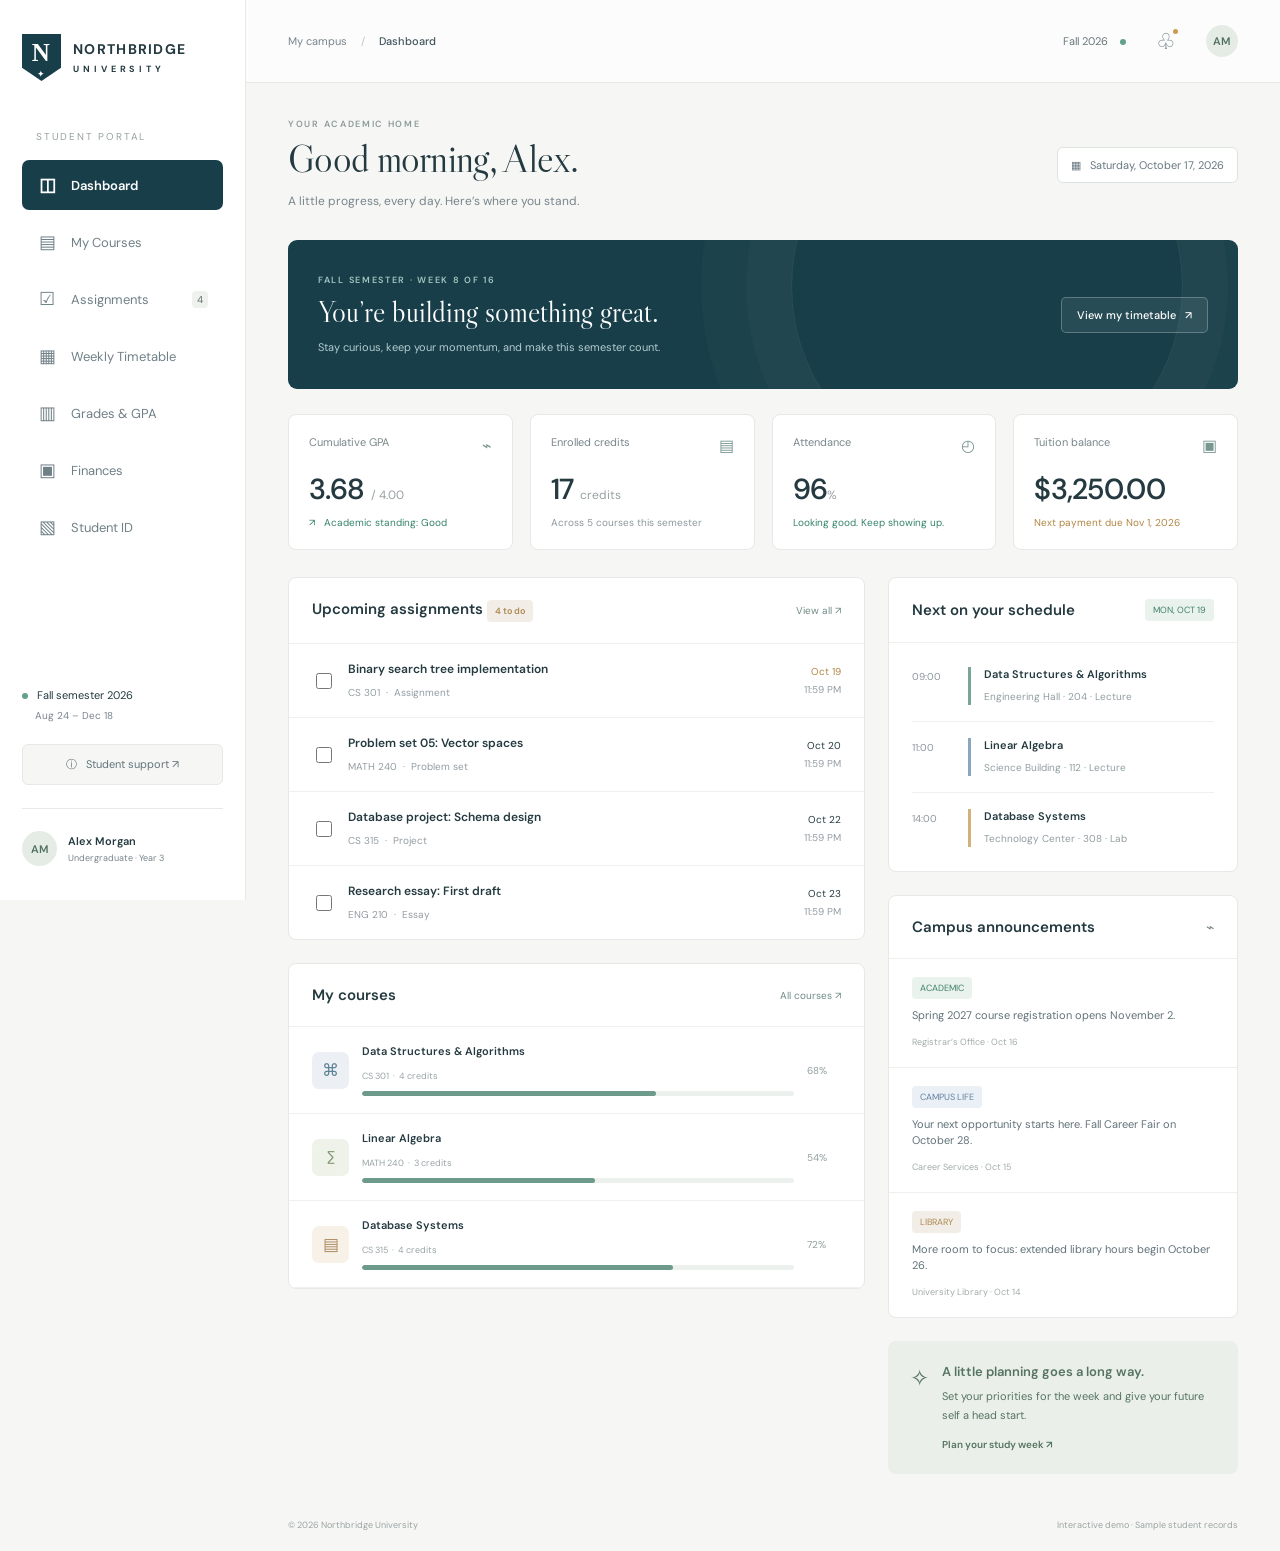
==== index.html @ cb1fd6d8 "Add interactive university student portal" ====
<!doctype html>
<html lang="en"><head><meta charset="UTF-8"><meta name="viewport" content="width=device-width,initial-scale=1"><meta name="theme-color" content="#183c46"><meta name="description" content="Your campus, connected. A complete interactive university student portal."><title>Northbridge • Student Portal</title><link rel="stylesheet" href="style.css"></head>
<body><aside id="sidebar"><a class="brand" href="#dashboard"><span class="crest">N<span>✦</span></span><span>NORTHBRIDGE<small>UNIVERSITY</small></span></a><div class="portal-label">STUDENT PORTAL</div><nav id="nav"></nav><div class="side-bottom"><span class="status-dot"></span> Fall semester 2026<small>Aug 24 – Dec 18</small><button class="help" id="help">ⓘ &nbsp; Student support ↗</button><div class="side-user"><span class="avatar">AM</span><div>Alex Morgan<small>Undergraduate · Year 3</small></div></div></div></aside><div class="main-shell"><header><div class="breadcrumb"><button id="menu" aria-label="Toggle navigation">☰</button>My campus <span>/</span> <b id="crumb">Dashboard</b></div><div class="top-actions"><span class="term">Fall 2026 <span class="status-dot"></span></span><button class="bell" id="bell" aria-label="View announcements">♧<i></i></button><span class="avatar small">AM</span></div></header><main id="app"></main><footer><span>© 2026 Northbridge University</span><span>Interactive demo · Sample student records</span></footer></div><dialog id="modal"><div id="modal-body"></div></dialog><div id="toast" role="status"></div><script src="app.js"></script></body></html>
---- style.css ----
@import url('https://fonts.googleapis.com/css2?family=DM+Sans:wght@400;450;500;550;600;650;700&family=Libre+Caslon+Display&display=swap');
:root{--ink:#243a40;--muted:#78848b;--teal:#183f49;--line:#e5e9e8;--bg:#f6f7f5;--green:#35836b;--gold:#cc9a4f}*{box-sizing:border-box}body{margin:0;color:var(--ink);background:var(--bg);font:14px 'DM Sans',Arial,sans-serif}button,input,select{font:inherit}button,a{ -webkit-tap-highlight-color:transparent}button{cursor:pointer}a{color:inherit;text-decoration:none}aside{width:246px;position:fixed;inset:0 auto 0 0;background:#fff;border-right:1px solid var(--line);display:flex;flex-direction:column;padding:34px 22px;z-index:20}.brand{display:flex;gap:12px;align-items:center;font-size:14px;letter-spacing:1.3px;font-weight:700}.brand small{display:block;font-size:9px;letter-spacing:3.9px;margin-top:5px}.crest{background:var(--teal);color:#fff;clip-path:polygon(0 0,100% 0,100% 72%,50% 100%,0 72%);width:39px;height:47px;display:grid;text-align:center;padding-top:5px;font:bold 25px Georgia}.crest span{font:9px Arial;display:block}.portal-label{font-size:10px;letter-spacing:1.8px;color:#99a1a3;margin:49px 14px 17px}nav{display:grid;gap:7px}.nav-item{padding:13px 15px;border-radius:7px;display:flex;align-items:center;gap:14px;font-size:13px;color:#708087}.nav-item .icon{font-size:18px;width:20px;text-align:center}.nav-item.active{background:var(--teal);color:#fff;font-weight:600}.nav-item:hover:not(.active){background:#f1f5f3}.nav-item .count{margin-left:auto;border-radius:4px;background:#eef1ee;font-size:10px;padding:2px 5px;color:#61716c}.side-bottom{margin-top:auto;padding-top:30px;font-size:11px}.status-dot{display:inline-block;width:6px;height:6px;border-radius:50%;background:#62a18b;margin-right:6px}.side-bottom>small{display:block;color:var(--muted);margin:7px 0 22px 13px;font-size:10px}.help{background:#f6f7f5;border:1px solid var(--line);padding:12px;border-radius:6px;color:#61737b;width:100%;font-size:11px}.side-user{border-top:1px solid var(--line);padding-top:22px;margin-top:23px;display:flex;gap:11px;align-items:center;font-weight:600}.side-user small{display:block;font-size:9px;color:var(--muted);font-weight:400;margin-top:4px}.avatar{display:inline-grid;place-items:center;width:35px;height:35px;border-radius:50%;background:#e5ece6;color:#527260;font-size:11px;font-weight:600}.avatar.small{width:32px;height:32px}.main-shell{margin-left:246px}header{height:83px;border-bottom:1px solid var(--line);background:#ffffffb0;display:flex;align-items:center;justify-content:space-between;padding:0 42px}.breadcrumb{font-size:11px;color:var(--muted);display:flex;gap:14px;align-items:center}.breadcrumb b{color:#42555d;font-weight:500}.breadcrumb span{color:#c1c6c8}.top-actions{display:flex;align-items:center;gap:24px}.term{font-size:11px;color:#68767b}.term .status-dot{margin:0 0 0 9px}.bell{background:none;border:0;font-size:22px;color:#708087;position:relative}.bell i{position:absolute;width:5px;height:5px;background:var(--gold);border-radius:50%;top:3px;right:4px}#menu{display:none}main{max-width:1500px;margin:auto;padding:35px 42px 25px}h1{font-family:'Libre Caslon Display',Georgia,serif;font-weight:400;font-size:39px;letter-spacing:-.7px;margin:4px 0 9px}h2{font-size:15px;font-weight:600;margin:0}h3{font-size:13px;font-weight:600;margin:0 0 7px}p{line-height:1.7}.page-heading{display:flex;justify-content:space-between;align-items:center;margin-bottom:29px}.eyebrow{font-size:9px;letter-spacing:1.7px;color:#8d9a9c;font-weight:600}.subtext{color:var(--muted);font-size:12px;margin:0}.date-chip{padding:10px 13px;border:1px solid #dde3e0;border-radius:6px;font-size:11px;background:#fff;color:#687980}.welcome{background:var(--teal);color:white;border-radius:9px;position:relative;overflow:hidden;padding:28px 30px;display:flex;align-items:center;justify-content:space-between;margin-bottom:25px;min-height:149px}.welcome:after{content:'';position:absolute;right:55px;top:-150px;width:390px;height:390px;border:1px solid #ffffff13;border-radius:50%;box-shadow:0 0 0 45px #ffffff06,0 0 0 90px #ffffff04;pointer-events:none}.welcome h2{font:29px 'Libre Caslon Display',Georgia;margin:8px 0}.welcome p{font-size:11px;color:#b5cbd0;margin:0}.welcome .eyebrow{color:#a1c5bf}.welcome button{z-index:1;background:#ffffff12;color:#fff;border:1px solid #ffffff40}.btn{border:1px solid var(--line);border-radius:5px;padding:10px 15px;background:white;color:var(--ink);font-size:11px;font-weight:500;display:inline-flex;align-items:center;gap:9px}.btn.primary{color:#fff;background:var(--teal);border-color:var(--teal)}.btn:hover{filter:brightness(.94)}.stats{display:grid;grid-template-columns:repeat(4,1fr);gap:17px;margin-bottom:27px}.stat{border:1px solid var(--line);border-radius:8px;background:white;padding:20px}.stat-top{display:flex;justify-content:space-between;color:#78878a;font-size:11px}.stat-icon{font-size:16px;color:#789790}.stat-value{font-size:29px;letter-spacing:-.7px;font-weight:550;margin:14px 0 8px}.stat-value small{font-size:12px;font-weight:400;color:#98a1a3;letter-spacing:0}.stat-note{font-size:10px;color:#8d989e}.good{color:var(--green)}.amber{color:#b18543}.dashboard-grid{display:grid;grid-template-columns:minmax(0,1.65fr) minmax(270px,1fr);gap:23px}.card{background:white;border:1px solid var(--line);border-radius:8px;overflow:hidden;margin-bottom:23px}.card-head{display:flex;align-items:center;justify-content:space-between;padding:21px 23px;border-bottom:1px solid #edf0ed}.card-head .text-link{font-size:10px;color:#6f8c85}.badge{font-size:9px;padding:5px 8px;border-radius:4px;background:#f2eee7;color:#ad8850;display:inline-block}.badge.green{background:#e9f2ed;color:#408267}.badge.blue{background:#eaf0f6;color:#6281a1}.badge.red{background:#faedeb;color:#b86d64}.task-row{display:flex;gap:13px;align-items:center;padding:17px 23px;border-bottom:1px solid #eff1ef}.task-row:last-child{border-bottom:0}.task-row input{accent-color:var(--teal);width:16px;height:16px;flex-shrink:0;cursor:pointer}.task-row .task-info{flex:1;min-width:0}.task-row h3{font-size:12px;margin-bottom:5px}.task-row small{font-size:10px;color:#939da3}.task-row.done h3{text-decoration:line-through;color:#94a09d}.due{font-size:10px;text-align:right;min-width:65px}.due small{display:block;margin-top:5px}.progress{height:5px;background:#edf1ee;border-radius:5px;overflow:hidden}.progress span{display:block;height:100%;background:#6e9a8c;border-radius:5px}.course-mini{padding:17px 23px;display:grid;grid-template-columns:37px 1fr 34px;gap:13px;align-items:center;border-bottom:1px solid #eff1ef}.course-icon{width:37px;height:37px;display:grid;place-items:center;border-radius:7px;color:#5c8196;background:#ecf0f5;font-size:17px}.course-icon.sage{color:#7e9671;background:#eff2e9}.course-icon.sand{color:#ab8a60;background:#f7f1e7}.course-mini h3{font-size:11px;margin-bottom:7px}.course-mini small{color:#9aa4a6;font-size:9px}.course-mini .progress{margin-top:8px}.course-mini .percent{font-size:10px;color:#929f9f}.schedule-body{padding:8px 23px}.schedule-row{display:flex;gap:16px;padding:16px 0;border-bottom:1px solid #edf0ed}.schedule-row:last-child{border:0}.schedule-time{font-size:10px;color:#8b969b;width:40px;padding-top:3px}.schedule-info{padding-left:13px;border-left:3px solid #78a594}.schedule-info h3{font-size:11px}.schedule-info p{margin:0;color:#919da0;font-size:10px}.schedule-info.blue{border-color:#8aa6c0}.schedule-info.gold{border-color:#d2b27c}.notice{padding:18px 23px;border-bottom:1px solid #edf0ed}.notice:last-child{border:0}.notice p{font-size:11px;margin:8px 0 7px;color:#617279;line-height:1.5}.notice small{color:#a2abaa;font-size:9px}.study-callout{background:#eaf0e9;padding:22px;border-radius:8px;display:flex;gap:13px;color:#567361}.study-callout p{font-size:11px;margin:7px 0 10px;line-height:1.7}.study-callout .text-link{font-size:10px;font-weight:600}footer{display:flex;justify-content:space-between;max-width:1500px;margin:auto;padding:20px 42px;color:#9aa3a3;font-size:9px}.course-grid{display:grid;grid-template-columns:repeat(2,minmax(0,1fr));gap:23px}.course-card{padding:25px}.course-card h2{font-size:20px;margin:18px 0 7px}.course-meta{color:var(--muted);font-size:11px;line-height:1.8;margin:15px 0}.course-card .progress{margin:10px 0 20px}.toolbar{display:flex;gap:9px;margin-bottom:20px;flex-wrap:wrap}.filter{border:1px solid var(--line);background:#fff;padding:8px 16px;border-radius:5px;font-size:11px;color:#78898b}.filter.active{background:var(--teal);color:white}.empty{padding:45px;text-align:center;color:var(--muted)}table{border-collapse:collapse;width:100%;font-size:12px}th,td{text-align:left;padding:17px 22px;border-bottom:1px solid var(--line)}th{font-size:10px;letter-spacing:.5px;color:#8b969c;background:#fafbf9;font-weight:500}.table-wrap{overflow:auto}td select{border:1px solid var(--line);border-radius:5px;padding:7px;background:#fff;color:var(--ink)}.two-col{display:grid;grid-template-columns:1.5fr 1fr;gap:24px}.padded{padding:25px}.big-number{font-size:55px;letter-spacing:-2px;margin:15px 0}.sim-result{background:#eff4f0;border:1px solid #dae5dc;border-radius:8px;padding:24px;text-align:center;margin-top:20px}.week{display:grid;grid-template-columns:repeat(5,minmax(150px,1fr));gap:12px;min-width:830px}.day{padding:15px;background:#fff;border:1px solid var(--line);border-radius:7px;min-height:360px}.day-title{font-size:12px;border-bottom:1px solid var(--line);padding-bottom:15px;margin-bottom:15px}.class-block{background:#edf3ef;border-left:3px solid #729d8a;padding:13px 10px;border-radius:4px;margin:12px 0}.class-block h3{font-size:11px;margin-top:8px;line-height:1.6}.class-block small{font-size:9px;color:#7f9590}.class-block.blue{background:#edf2f7;border-color:#819db8}.class-block.gold{background:#f7f2e8;border-color:#c4a36b}.student-id{background:var(--teal);color:#fff;border-radius:15px;max-width:480px;padding:30px;position:relative;overflow:hidden;box-shadow:0 15px 40px #183f491a}.student-id .brand{font-size:12px}.id-person{display:flex;gap:22px;align-items:center;margin:30px 0}.portrait{width:85px;height:100px;background:#d9e3df;color:#5c7c70;display:grid;place-items:center;font:35px Georgia;border-radius:7px}.id-person h2{font:30px Georgia}.id-person small{color:#aec7c8;display:block;margin-top:8px}.id-bottom{display:flex;justify-content:space-between;align-items:end;font-size:10px;color:#b4cbcc}.qr{width:92px;height:92px;background:white;display:grid;grid-template-columns:repeat(17,1fr);padding:6px;gap:0}.qr i{background:var(--teal)}.qr i.off{background:#fff}.id-controls{display:flex;gap:10px;margin:22px 0}.form-grid{display:grid;gap:16px}.form-grid label{display:grid;gap:8px;font-size:12px}.form-grid input,.form-grid select{padding:11px;border:1px solid #d8e0dd;border-radius:6px;width:100%;background:white;color:var(--ink)}dialog{border:1px solid var(--line);border-radius:12px;padding:27px;width:min(460px,90vw);color:var(--ink)}dialog::backdrop{background:#15323e70;backdrop-filter:blur(4px)}dialog h2{font:29px Georgia;margin-bottom:12px}.modal-top{display:flex;justify-content:space-between;align-items:start}.close{border:0;background:#f0f3f0;border-radius:50%;width:27px;height:27px}.form-actions{display:flex;justify-content:end;gap:10px;margin-top:8px}#toast{position:fixed;bottom:25px;left:50%;transform:translateX(-50%);background:var(--teal);color:#fff;border-radius:7px;padding:13px 22px;box-shadow:0 5px 20px #0002;z-index:100;opacity:0;pointer-events:none;transition:opacity .2s;font-size:12px}#toast.show{opacity:1}.balance-banner{display:flex;justify-content:space-between;align-items:center}.muted{color:var(--muted)}.mobile-only{display:none}button:focus-visible,a:focus-visible,input:focus-visible,select:focus-visible{outline:3px solid #b79a62;outline-offset:3px}
@media(min-width:1550px){main{padding-top:43px}.welcome{min-height:175px}.stats{margin-bottom:30px}.task-row{padding-top:21px;padding-bottom:21px}}@media(max-width:1150px){aside{width:210px;padding:30px 15px}.main-shell{margin-left:210px}main{padding:30px 25px}header{padding:0 25px}.stats{gap:10px}.stat{padding:16px}.dashboard-grid{grid-template-columns:1.4fr 1fr;gap:16px}.two-col{grid-template-columns:1fr}}@media(max-width:850px){aside{transform:translateX(-100%);transition:transform .2s;width:246px;box-shadow:10px 0 30px #0001}aside.open{transform:translateX(0)}.main-shell{margin-left:0}#menu{display:block;background:none;border:0;color:var(--teal);padding:0 10px 0 0;font-size:19px}header{height:68px}.dashboard-grid{grid-template-columns:1fr}.stats{grid-template-columns:repeat(2,1fr)}.welcome{padding:24px}.welcome button{white-space:nowrap}.course-grid{grid-template-columns:1fr}.page-heading{gap:15px}.date-chip{display:none}footer{padding:20px 25px}.two-col{grid-template-columns:1fr}}@media(max-width:480px){main{padding:25px 16px}header{padding:0 16px}.top-actions{gap:12px}.term{display:none}h1{font-size:34px}.welcome{display:block}.welcome button{margin-top:18px}.welcome h2{font-size:26px}.stat-value{font-size:26px}.card-head,.task-row{padding-left:17px;padding-right:17px}.due{min-width:55px}.course-grid{gap:0}.page-heading .btn{padding:10px}.student-id{padding:21px}.id-person h2{font-size:23px}footer{gap:20px;font-size:8px}}
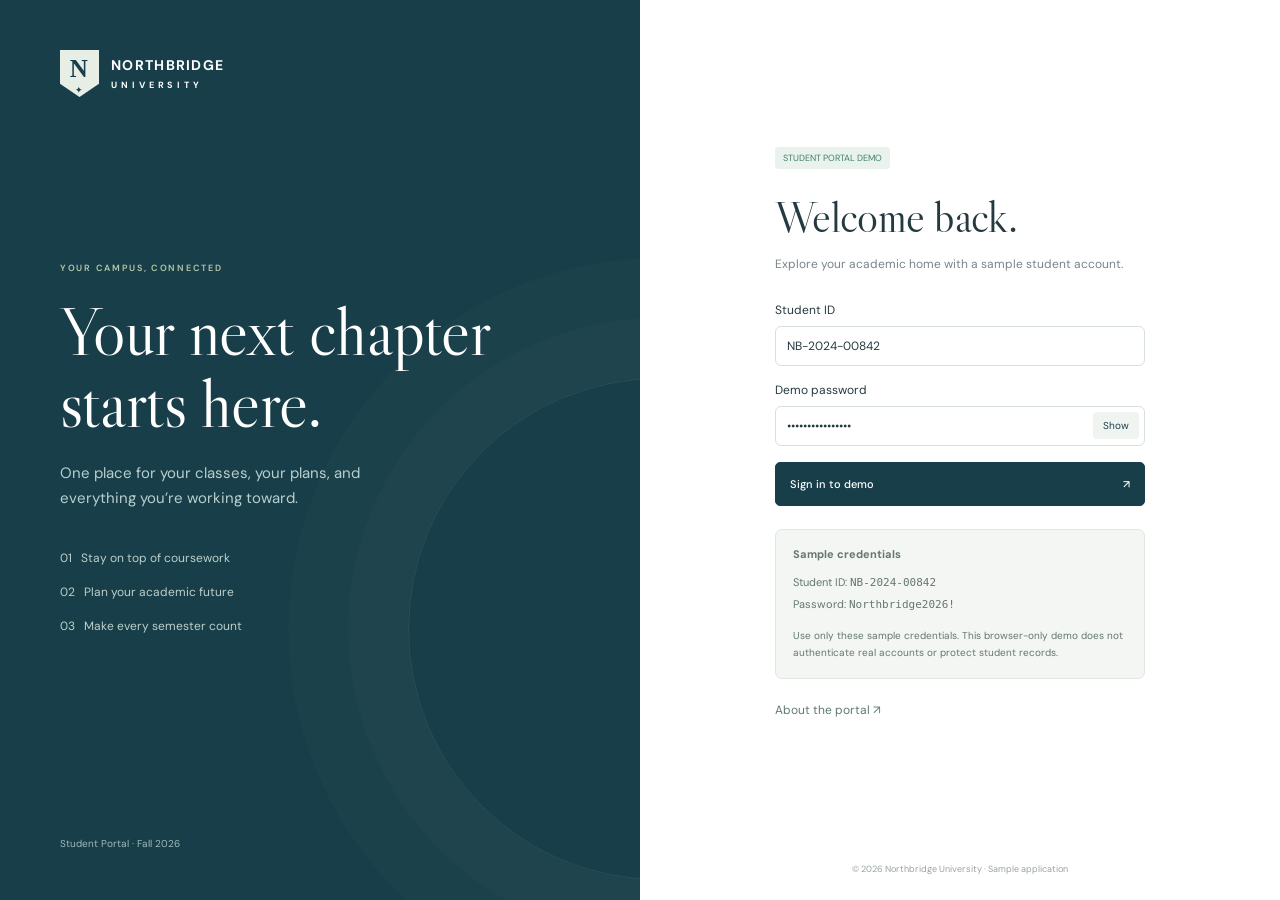
==== commit a0b28092: "Add About page and demo student login Add public and in-portal About pages, sample credential valida" ====
--- a/index.html
+++ b/index.html
@@ -1,3 +1,3 @@
 <!doctype html>
-<html lang="en"><head><meta charset="UTF-8"><meta name="viewport" content="width=device-width,initial-scale=1"><meta name="theme-color" content="#183c46"><meta name="description" content="Your campus, connected. A complete interactive university student portal."><title>Northbridge • Student Portal</title><link rel="stylesheet" href="style.css"></head>
-<body><aside id="sidebar"><a class="brand" href="#dashboard"><span class="crest">N<span>✦</span></span><span>NORTHBRIDGE<small>UNIVERSITY</small></span></a><div class="portal-label">STUDENT PORTAL</div><nav id="nav"></nav><div class="side-bottom"><span class="status-dot"></span> Fall semester 2026<small>Aug 24 – Dec 18</small><button class="help" id="help">ⓘ &nbsp; Student support ↗</button><div class="side-user"><span class="avatar">AM</span><div>Alex Morgan<small>Undergraduate · Year 3</small></div></div></div></aside><div class="main-shell"><header><div class="breadcrumb"><button id="menu" aria-label="Toggle navigation">☰</button>My campus <span>/</span> <b id="crumb">Dashboard</b></div><div class="top-actions"><span class="term">Fall 2026 <span class="status-dot"></span></span><button class="bell" id="bell" aria-label="View announcements">♧<i></i></button><span class="avatar small">AM</span></div></header><main id="app"></main><footer><span>© 2026 Northbridge University</span><span>Interactive demo · Sample student records</span></footer></div><dialog id="modal"><div id="modal-body"></div></dialog><div id="toast" role="status"></div><script src="app.js"></script></body></html>
+<html lang="en"><head><meta charset="UTF-8"><meta name="viewport" content="width=device-width,initial-scale=1"><meta name="theme-color" content="#183c46"><meta name="description" content="Your campus, connected. A complete interactive university student portal."><title>Northbridge • Student Portal</title><link rel="stylesheet" href="style.css"><link rel="stylesheet" href="account.css"></head>
+<body><aside id="sidebar"><a class="brand" href="#dashboard"><span class="crest">N<span>✦</span></span><span>NORTHBRIDGE<small>UNIVERSITY</small></span></a><div class="portal-label">STUDENT PORTAL</div><nav id="nav"></nav><div class="side-bottom"><span class="status-dot"></span> Fall semester 2026<small>Aug 24 – Dec 18</small><button class="help" id="help">ⓘ &nbsp; Student support ↗</button><div class="side-user"><span class="avatar">AM</span><div>Alex Morgan<small>Undergraduate · Year 3</small></div></div></div></aside><div class="main-shell"><header><div class="breadcrumb"><button id="menu" aria-label="Toggle navigation">☰</button>My campus <span>/</span> <b id="crumb">Dashboard</b></div><div class="top-actions"><span class="term">Fall 2026 <span class="status-dot"></span></span><button class="bell" id="bell" aria-label="View announcements">♧<i></i></button><span class="avatar small">AM</span></div></header><main id="app"></main><footer><span>© 2026 Northbridge University</span><span>Interactive demo · Sample student records</span></footer></div><dialog id="modal"><div id="modal-body"></div></dialog><div id="toast" role="status"></div><script src="account.js"></script><script src="app.js"></script></body></html>
--- a/account.css
+++ b/account.css
@@ -0,0 +1 @@
+.login-page{background:#fff}.login-layout{display:grid;grid-template-columns:1fr 1fr;min-height:100vh}.login-story{background:var(--teal);color:#fff;padding:50px 60px;display:flex;flex-direction:column;justify-content:space-between;position:relative;overflow:hidden}.login-story:after{content:'';position:absolute;width:500px;height:500px;border:1px solid #ffffff12;border-radius:50%;right:-270px;bottom:20px;box-shadow:0 0 0 60px #ffffff04,0 0 0 120px #ffffff03;pointer-events:none}.login-story .crest{background:#e7eee6;color:var(--teal)}.login-story h1{font-size:68px;line-height:1.05;margin:22px 0}.login-story p{color:#b8cfce;font-size:15px;max-width:350px}.login-story .eyebrow{color:#b5c7aa}.login-highlights{display:grid;gap:18px;margin:38px 0;color:#bcd0ca;font-size:12px}.login-story>small{color:#9ebbb9;font-size:10px}.login-panel{padding:60px 50px 25px;display:flex;flex-direction:column;justify-content:center;align-items:center;max-width:none;margin:0}.login-box{max-width:370px;width:100%;margin:auto}.login-box h1{font-size:44px;margin:20px 0 10px}.password-wrap{position:relative}.password-wrap input{padding-right:65px}.password-wrap button{position:absolute;right:6px;top:6px;border:0;background:#f0f4f0;color:var(--teal);padding:7px 10px;border-radius:4px;font-size:10px}.login-submit{justify-content:space-between;padding:14px}.demo-credentials{background:#f3f6f2;border:1px solid #e0e7df;border-radius:7px;padding:17px;margin-top:23px;font-size:11px;color:#647770}.demo-credentials p{line-height:1.9}.demo-credentials small{font-size:10px;line-height:1.7;display:block}.about-link{display:inline-block;margin:23px 0;color:#5e7a72;font-size:12px}.login-footer{font-size:9px;color:#97a4a1;margin-top:35px}.login-error{color:#ad5147;background:#fff0ee;padding:10px;border-radius:5px;font-size:11px;margin:0}.public-header{height:96px;background:#fff}.about-public{max-width:1000px;padding-top:65px}.about-public>h1{font-size:65px;line-height:1.05;margin:20px 0}.about-intro{font-size:17px;color:#788b89;max-width:660px;margin-bottom:40px}.about-public .card h2{margin:17px 0 12px}.about-public .card p{line-height:1.9}.signout{font-size:10px;padding:7px 10px}.about-in-app p{max-width:800px}.about-in-app h2{margin-bottom:12px}@media(max-width:850px){.login-story{padding:35px}.login-story h1{font-size:50px}.login-panel{padding:35px 25px}}@media(max-width:650px){.login-layout{grid-template-columns:1fr}.login-story{min-height:260px;padding:25px}.login-story h1{font-size:37px;margin:20px 0 10px}.login-story p,.login-highlights,.login-story>small{display:none}.login-panel{min-height:620px}.about-public>h1{font-size:45px}.public-header{padding:0 20px}.public-header .brand{font-size:11px}.public-header .btn{font-size:10px}}
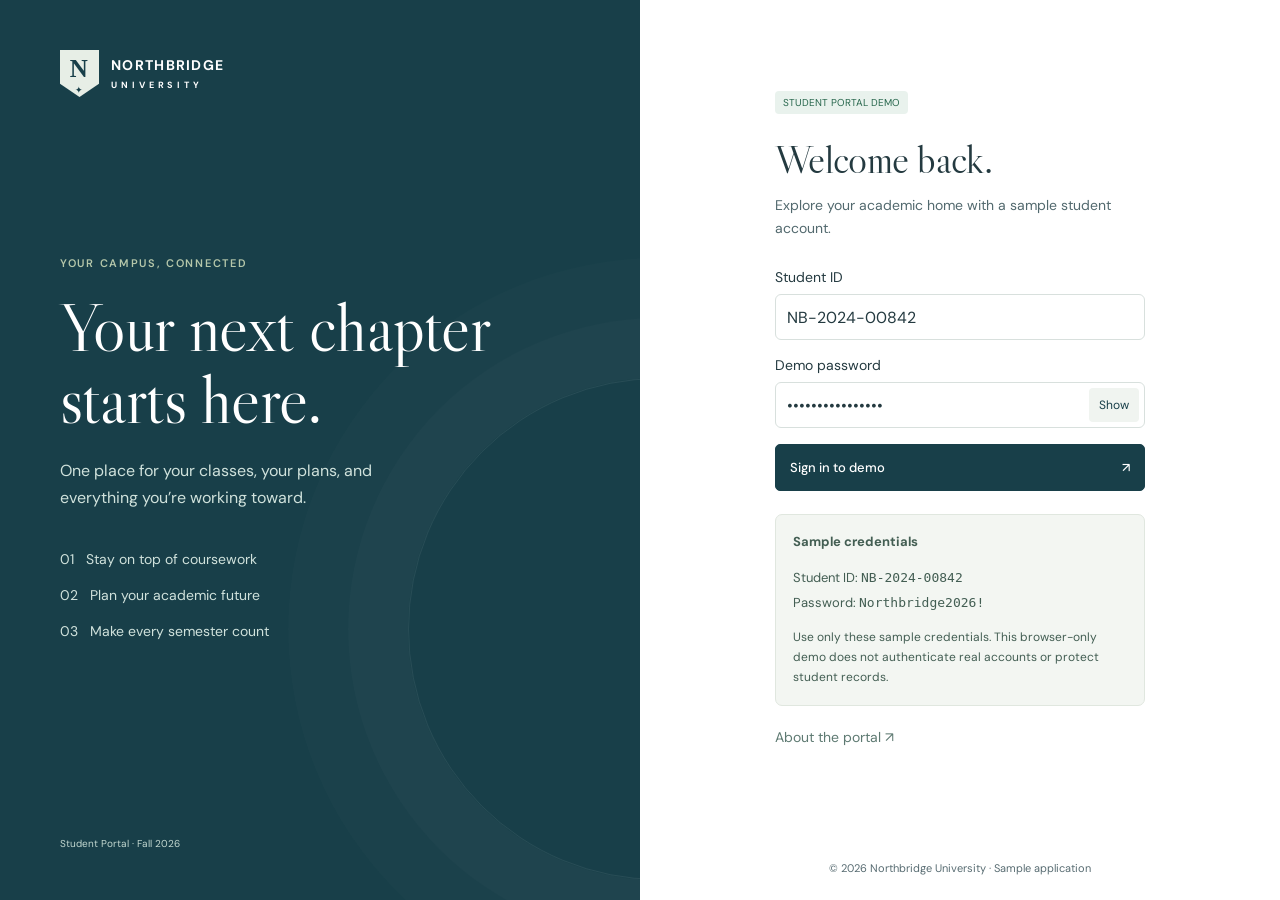
==== commit 4e75d5c0: "Improve portal readability, study priorities and campus dates: index.html" ====
--- a/index.html
+++ b/index.html
@@ -1,3 +1,3 @@
 <!doctype html>
 <html lang="en"><head><meta charset="UTF-8"><meta name="viewport" content="width=device-width,initial-scale=1"><meta name="theme-color" content="#183c46"><meta name="description" content="Your campus, connected. A complete interactive university student portal."><title>Northbridge • Student Portal</title><link rel="stylesheet" href="style.css"><link rel="stylesheet" href="account.css"></head>
-<body><aside id="sidebar"><a class="brand" href="#dashboard"><span class="crest">N<span>✦</span></span><span>NORTHBRIDGE<small>UNIVERSITY</small></span></a><div class="portal-label">STUDENT PORTAL</div><nav id="nav"></nav><div class="side-bottom"><span class="status-dot"></span> Fall semester 2026<small>Aug 24 – Dec 18</small><button class="help" id="help">ⓘ &nbsp; Student support ↗</button><div class="side-user"><span class="avatar">AM</span><div>Alex Morgan<small>Undergraduate · Year 3</small></div></div></div></aside><div class="main-shell"><header><div class="breadcrumb"><button id="menu" aria-label="Toggle navigation">☰</button>My campus <span>/</span> <b id="crumb">Dashboard</b></div><div class="top-actions"><span class="term">Fall 2026 <span class="status-dot"></span></span><button class="bell" id="bell" aria-label="View announcements">♧<i></i></button><span class="avatar small">AM</span></div></header><main id="app"></main><footer><span>© 2026 Northbridge University</span><span>Interactive demo · Sample student records</span></footer></div><dialog id="modal"><div id="modal-body"></div></dialog><div id="toast" role="status"></div><script src="account.js"></script><script src="app.js"></script></body></html>
+<body><a class="skip-link" href="#app">Skip to main content</a><aside id="sidebar"><a class="brand" href="#dashboard"><span class="crest">N<span>✦</span></span><span>NORTHBRIDGE<small>UNIVERSITY</small></span></a><div class="portal-label">STUDENT PORTAL</div><nav id="nav"></nav><div class="side-bottom"><span class="status-dot"></span> Fall semester 2026<small>Aug 24 – Dec 18</small><button class="help" id="help">ⓘ &nbsp; Student support ↗</button><div class="side-user"><span class="avatar">AM</span><div>Alex Morgan<small>Undergraduate · Year 3</small></div></div></div></aside><div class="main-shell"><header><div class="breadcrumb"><button id="menu" aria-label="Toggle navigation" aria-expanded="false" aria-controls="sidebar">☰</button>My campus <span>/</span> <b id="crumb">Dashboard</b></div><div class="top-actions"><span class="term">Fall 2026 <span class="status-dot"></span></span><button class="bell" id="bell" aria-label="View announcements">♧<i></i></button><span class="avatar small">AM</span></div></header><div class="demo-strip">Demo workspace · Sample academic records <a href="#about">About this data</a></div><main id="app" tabindex="-1"></main><footer><span>© 2026 Northbridge University</span><span>Interactive demo · Sample student records</span></footer></div><dialog id="modal"><div id="modal-body"></div></dialog><div id="toast" role="status"></div><script src="account.js"></script><script src="app.js"></script></body></html>
--- a/style.css
+++ b/style.css
@@ -1,3 +1,7 @@
 @import url('https://fonts.googleapis.com/css2?family=DM+Sans:wght@400;450;500;550;600;650;700&family=Libre+Caslon+Display&display=swap');
 :root{--ink:#243a40;--muted:#78848b;--teal:#183f49;--line:#e5e9e8;--bg:#f6f7f5;--green:#35836b;--gold:#cc9a4f}*{box-sizing:border-box}body{margin:0;color:var(--ink);background:var(--bg);font:14px 'DM Sans',Arial,sans-serif}button,input,select{font:inherit}button,a{ -webkit-tap-highlight-color:transparent}button{cursor:pointer}a{color:inherit;text-decoration:none}aside{width:246px;position:fixed;inset:0 auto 0 0;background:#fff;border-right:1px solid var(--line);display:flex;flex-direction:column;padding:34px 22px;z-index:20}.brand{display:flex;gap:12px;align-items:center;font-size:14px;letter-spacing:1.3px;font-weight:700}.brand small{display:block;font-size:9px;letter-spacing:3.9px;margin-top:5px}.crest{background:var(--teal);color:#fff;clip-path:polygon(0 0,100% 0,100% 72%,50% 100%,0 72%);width:39px;height:47px;display:grid;text-align:center;padding-top:5px;font:bold 25px Georgia}.crest span{font:9px Arial;display:block}.portal-label{font-size:10px;letter-spacing:1.8px;color:#99a1a3;margin:49px 14px 17px}nav{display:grid;gap:7px}.nav-item{padding:13px 15px;border-radius:7px;display:flex;align-items:center;gap:14px;font-size:13px;color:#708087}.nav-item .icon{font-size:18px;width:20px;text-align:center}.nav-item.active{background:var(--teal);color:#fff;font-weight:600}.nav-item:hover:not(.active){background:#f1f5f3}.nav-item .count{margin-left:auto;border-radius:4px;background:#eef1ee;font-size:10px;padding:2px 5px;color:#61716c}.side-bottom{margin-top:auto;padding-top:30px;font-size:11px}.status-dot{display:inline-block;width:6px;height:6px;border-radius:50%;background:#62a18b;margin-right:6px}.side-bottom>small{display:block;color:var(--muted);margin:7px 0 22px 13px;font-size:10px}.help{background:#f6f7f5;border:1px solid var(--line);padding:12px;border-radius:6px;color:#61737b;width:100%;font-size:11px}.side-user{border-top:1px solid var(--line);padding-top:22px;margin-top:23px;display:flex;gap:11px;align-items:center;font-weight:600}.side-user small{display:block;font-size:9px;color:var(--muted);font-weight:400;margin-top:4px}.avatar{display:inline-grid;place-items:center;width:35px;height:35px;border-radius:50%;background:#e5ece6;color:#527260;font-size:11px;font-weight:600}.avatar.small{width:32px;height:32px}.main-shell{margin-left:246px}header{height:83px;border-bottom:1px solid var(--line);background:#ffffffb0;display:flex;align-items:center;justify-content:space-between;padding:0 42px}.breadcrumb{font-size:11px;color:var(--muted);display:flex;gap:14px;align-items:center}.breadcrumb b{color:#42555d;font-weight:500}.breadcrumb span{color:#c1c6c8}.top-actions{display:flex;align-items:center;gap:24px}.term{font-size:11px;color:#68767b}.term .status-dot{margin:0 0 0 9px}.bell{background:none;border:0;font-size:22px;color:#708087;position:relative}.bell i{position:absolute;width:5px;height:5px;background:var(--gold);border-radius:50%;top:3px;right:4px}#menu{display:none}main{max-width:1500px;margin:auto;padding:35px 42px 25px}h1{font-family:'Libre Caslon Display',Georgia,serif;font-weight:400;font-size:39px;letter-spacing:-.7px;margin:4px 0 9px}h2{font-size:15px;font-weight:600;margin:0}h3{font-size:13px;font-weight:600;margin:0 0 7px}p{line-height:1.7}.page-heading{display:flex;justify-content:space-between;align-items:center;margin-bottom:29px}.eyebrow{font-size:9px;letter-spacing:1.7px;color:#8d9a9c;font-weight:600}.subtext{color:var(--muted);font-size:12px;margin:0}.date-chip{padding:10px 13px;border:1px solid #dde3e0;border-radius:6px;font-size:11px;background:#fff;color:#687980}.welcome{background:var(--teal);color:white;border-radius:9px;position:relative;overflow:hidden;padding:28px 30px;display:flex;align-items:center;justify-content:space-between;margin-bottom:25px;min-height:149px}.welcome:after{content:'';position:absolute;right:55px;top:-150px;width:390px;height:390px;border:1px solid #ffffff13;border-radius:50%;box-shadow:0 0 0 45px #ffffff06,0 0 0 90px #ffffff04;pointer-events:none}.welcome h2{font:29px 'Libre Caslon Display',Georgia;margin:8px 0}.welcome p{font-size:11px;color:#b5cbd0;margin:0}.welcome .eyebrow{color:#a1c5bf}.welcome button{z-index:1;background:#ffffff12;color:#fff;border:1px solid #ffffff40}.btn{border:1px solid var(--line);border-radius:5px;padding:10px 15px;background:white;color:var(--ink);font-size:11px;font-weight:500;display:inline-flex;align-items:center;gap:9px}.btn.primary{color:#fff;background:var(--teal);border-color:var(--teal)}.btn:hover{filter:brightness(.94)}.stats{display:grid;grid-template-columns:repeat(4,1fr);gap:17px;margin-bottom:27px}.stat{border:1px solid var(--line);border-radius:8px;background:white;padding:20px}.stat-top{display:flex;justify-content:space-between;color:#78878a;font-size:11px}.stat-icon{font-size:16px;color:#789790}.stat-value{font-size:29px;letter-spacing:-.7px;font-weight:550;margin:14px 0 8px}.stat-value small{font-size:12px;font-weight:400;color:#98a1a3;letter-spacing:0}.stat-note{font-size:10px;color:#8d989e}.good{color:var(--green)}.amber{color:#b18543}.dashboard-grid{display:grid;grid-template-columns:minmax(0,1.65fr) minmax(270px,1fr);gap:23px}.card{background:white;border:1px solid var(--line);border-radius:8px;overflow:hidden;margin-bottom:23px}.card-head{display:flex;align-items:center;justify-content:space-between;padding:21px 23px;border-bottom:1px solid #edf0ed}.card-head .text-link{font-size:10px;color:#6f8c85}.badge{font-size:9px;padding:5px 8px;border-radius:4px;background:#f2eee7;color:#ad8850;display:inline-block}.badge.green{background:#e9f2ed;color:#408267}.badge.blue{background:#eaf0f6;color:#6281a1}.badge.red{background:#faedeb;color:#b86d64}.task-row{display:flex;gap:13px;align-items:center;padding:17px 23px;border-bottom:1px solid #eff1ef}.task-row:last-child{border-bottom:0}.task-row input{accent-color:var(--teal);width:16px;height:16px;flex-shrink:0;cursor:pointer}.task-row .task-info{flex:1;min-width:0}.task-row h3{font-size:12px;margin-bottom:5px}.task-row small{font-size:10px;color:#939da3}.task-row.done h3{text-decoration:line-through;color:#94a09d}.due{font-size:10px;text-align:right;min-width:65px}.due small{display:block;margin-top:5px}.progress{height:5px;background:#edf1ee;border-radius:5px;overflow:hidden}.progress span{display:block;height:100%;background:#6e9a8c;border-radius:5px}.course-mini{padding:17px 23px;display:grid;grid-template-columns:37px 1fr 34px;gap:13px;align-items:center;border-bottom:1px solid #eff1ef}.course-icon{width:37px;height:37px;display:grid;place-items:center;border-radius:7px;color:#5c8196;background:#ecf0f5;font-size:17px}.course-icon.sage{color:#7e9671;background:#eff2e9}.course-icon.sand{color:#ab8a60;background:#f7f1e7}.course-mini h3{font-size:11px;margin-bottom:7px}.course-mini small{color:#9aa4a6;font-size:9px}.course-mini .progress{margin-top:8px}.course-mini .percent{font-size:10px;color:#929f9f}.schedule-body{padding:8px 23px}.schedule-row{display:flex;gap:16px;padding:16px 0;border-bottom:1px solid #edf0ed}.schedule-row:last-child{border:0}.schedule-time{font-size:10px;color:#8b969b;width:40px;padding-top:3px}.schedule-info{padding-left:13px;border-left:3px solid #78a594}.schedule-info h3{font-size:11px}.schedule-info p{margin:0;color:#919da0;font-size:10px}.schedule-info.blue{border-color:#8aa6c0}.schedule-info.gold{border-color:#d2b27c}.notice{padding:18px 23px;border-bottom:1px solid #edf0ed}.notice:last-child{border:0}.notice p{font-size:11px;margin:8px 0 7px;color:#617279;line-height:1.5}.notice small{color:#a2abaa;font-size:9px}.study-callout{background:#eaf0e9;padding:22px;border-radius:8px;display:flex;gap:13px;color:#567361}.study-callout p{font-size:11px;margin:7px 0 10px;line-height:1.7}.study-callout .text-link{font-size:10px;font-weight:600}footer{display:flex;justify-content:space-between;max-width:1500px;margin:auto;padding:20px 42px;color:#9aa3a3;font-size:9px}.course-grid{display:grid;grid-template-columns:repeat(2,minmax(0,1fr));gap:23px}.course-card{padding:25px}.course-card h2{font-size:20px;margin:18px 0 7px}.course-meta{color:var(--muted);font-size:11px;line-height:1.8;margin:15px 0}.course-card .progress{margin:10px 0 20px}.toolbar{display:flex;gap:9px;margin-bottom:20px;flex-wrap:wrap}.filter{border:1px solid var(--line);background:#fff;padding:8px 16px;border-radius:5px;font-size:11px;color:#78898b}.filter.active{background:var(--teal);color:white}.empty{padding:45px;text-align:center;color:var(--muted)}table{border-collapse:collapse;width:100%;font-size:12px}th,td{text-align:left;padding:17px 22px;border-bottom:1px solid var(--line)}th{font-size:10px;letter-spacing:.5px;color:#8b969c;background:#fafbf9;font-weight:500}.table-wrap{overflow:auto}td select{border:1px solid var(--line);border-radius:5px;padding:7px;background:#fff;color:var(--ink)}.two-col{display:grid;grid-template-columns:1.5fr 1fr;gap:24px}.padded{padding:25px}.big-number{font-size:55px;letter-spacing:-2px;margin:15px 0}.sim-result{background:#eff4f0;border:1px solid #dae5dc;border-radius:8px;padding:24px;text-align:center;margin-top:20px}.week{display:grid;grid-template-columns:repeat(5,minmax(150px,1fr));gap:12px;min-width:830px}.day{padding:15px;background:#fff;border:1px solid var(--line);border-radius:7px;min-height:360px}.day-title{font-size:12px;border-bottom:1px solid var(--line);padding-bottom:15px;margin-bottom:15px}.class-block{background:#edf3ef;border-left:3px solid #729d8a;padding:13px 10px;border-radius:4px;margin:12px 0}.class-block h3{font-size:11px;margin-top:8px;line-height:1.6}.class-block small{font-size:9px;color:#7f9590}.class-block.blue{background:#edf2f7;border-color:#819db8}.class-block.gold{background:#f7f2e8;border-color:#c4a36b}.student-id{background:var(--teal);color:#fff;border-radius:15px;max-width:480px;padding:30px;position:relative;overflow:hidden;box-shadow:0 15px 40px #183f491a}.student-id .brand{font-size:12px}.id-person{display:flex;gap:22px;align-items:center;margin:30px 0}.portrait{width:85px;height:100px;background:#d9e3df;color:#5c7c70;display:grid;place-items:center;font:35px Georgia;border-radius:7px}.id-person h2{font:30px Georgia}.id-person small{color:#aec7c8;display:block;margin-top:8px}.id-bottom{display:flex;justify-content:space-between;align-items:end;font-size:10px;color:#b4cbcc}.qr{width:92px;height:92px;background:white;display:grid;grid-template-columns:repeat(17,1fr);padding:6px;gap:0}.qr i{background:var(--teal)}.qr i.off{background:#fff}.id-controls{display:flex;gap:10px;margin:22px 0}.form-grid{display:grid;gap:16px}.form-grid label{display:grid;gap:8px;font-size:12px}.form-grid input,.form-grid select{padding:11px;border:1px solid #d8e0dd;border-radius:6px;width:100%;background:white;color:var(--ink)}dialog{border:1px solid var(--line);border-radius:12px;padding:27px;width:min(460px,90vw);color:var(--ink)}dialog::backdrop{background:#15323e70;backdrop-filter:blur(4px)}dialog h2{font:29px Georgia;margin-bottom:12px}.modal-top{display:flex;justify-content:space-between;align-items:start}.close{border:0;background:#f0f3f0;border-radius:50%;width:27px;height:27px}.form-actions{display:flex;justify-content:end;gap:10px;margin-top:8px}#toast{position:fixed;bottom:25px;left:50%;transform:translateX(-50%);background:var(--teal);color:#fff;border-radius:7px;padding:13px 22px;box-shadow:0 5px 20px #0002;z-index:100;opacity:0;pointer-events:none;transition:opacity .2s;font-size:12px}#toast.show{opacity:1}.balance-banner{display:flex;justify-content:space-between;align-items:center}.muted{color:var(--muted)}.mobile-only{display:none}button:focus-visible,a:focus-visible,input:focus-visible,select:focus-visible{outline:3px solid #b79a62;outline-offset:3px}
 @media(min-width:1550px){main{padding-top:43px}.welcome{min-height:175px}.stats{margin-bottom:30px}.task-row{padding-top:21px;padding-bottom:21px}}@media(max-width:1150px){aside{width:210px;padding:30px 15px}.main-shell{margin-left:210px}main{padding:30px 25px}header{padding:0 25px}.stats{gap:10px}.stat{padding:16px}.dashboard-grid{grid-template-columns:1.4fr 1fr;gap:16px}.two-col{grid-template-columns:1fr}}@media(max-width:850px){aside{transform:translateX(-100%);transition:transform .2s;width:246px;box-shadow:10px 0 30px #0001}aside.open{transform:translateX(0)}.main-shell{margin-left:0}#menu{display:block;background:none;border:0;color:var(--teal);padding:0 10px 0 0;font-size:19px}header{height:68px}.dashboard-grid{grid-template-columns:1fr}.stats{grid-template-columns:repeat(2,1fr)}.welcome{padding:24px}.welcome button{white-space:nowrap}.course-grid{grid-template-columns:1fr}.page-heading{gap:15px}.date-chip{display:none}footer{padding:20px 25px}.two-col{grid-template-columns:1fr}}@media(max-width:480px){main{padding:25px 16px}header{padding:0 16px}.top-actions{gap:12px}.term{display:none}h1{font-size:34px}.welcome{display:block}.welcome button{margin-top:18px}.welcome h2{font-size:26px}.stat-value{font-size:26px}.card-head,.task-row{padding-left:17px;padding-right:17px}.due{min-width:55px}.course-grid{gap:0}.page-heading .btn{padding:10px}.student-id{padding:21px}.id-person h2{font-size:23px}footer{gap:20px;font-size:8px}}
+/* Readable text, clear actions, and coursework-first dashboard. */
+:root{--muted:#586c72}.subtext{font-size:14px;line-height:1.65;color:#586c72}.eyebrow{font-size:11px;color:#536b71}.stat-top{font-size:13px;color:#536b71}.stat-note{font-size:12px;color:#586c72}.stat-value small{color:#586c72}.stat-note.good,.good{color:#246750}.amber,.stat-note.amber{color:#865a1d}.card-head .text-link,.text-link{font-size:12px;color:#335f57}.task-row h3{font-size:14px;line-height:1.45}.task-row small,.due{font-size:12px;color:#586c72}.task-row.done h3{color:#63716d}.course-mini h3{font-size:13px}.course-mini small,.course-mini .percent{font-size:12px;color:#586c72}.course-meta{font-size:13px}.schedule-info h3{font-size:13px;line-height:1.5}.schedule-time,.schedule-info p{font-size:12px;color:#586c72}.notice p{font-size:13px}.notice small{font-size:11px;color:#586c72}.badge{font-size:10px}.badge.green{color:#28674d}.badge.blue{color:#3f6184}.btn,.filter{font-size:13px;min-height:42px}.nav-item{font-size:14px}.day-title{font-size:14px}.class-block h3{font-size:13px}.class-block small{font-size:12px;color:#4a645c}.class-block.blue small{color:#4e657d}.class-block.gold small{color:#755e3d}.study-callout p{font-size:13px}.demo-strip{padding:10px 42px;background:#edf2ed;color:#466157;font-size:12px;display:flex;justify-content:space-between;gap:16px}.demo-strip a{text-decoration:underline;text-underline-offset:3px}.focus-panel{display:grid;grid-template-columns:1fr 1fr;gap:0;background:var(--teal);border-radius:9px;padding:24px 0;margin-bottom:24px;color:#fff}.focus-panel>div{padding:0 25px;min-width:0}.focus-panel>div+div{border-left:1px solid #ffffff40}.focus-panel .eyebrow{color:#c4d9d1}.focus-panel h2{font:23px 'Libre Caslon Display',Georgia,serif;line-height:1.25;margin:10px 0}.focus-panel p{color:#d6e4df;font-size:13px;margin:8px 0 14px;line-height:1.6}.focus-panel a{color:#fff;font-size:13px;text-decoration:underline;text-underline-offset:4px;padding:8px 0;display:inline-block}.skip-link{position:fixed;top:10px;left:15px;transform:translateY(-180%);background:var(--teal);color:#fff;padding:13px 20px;border-radius:5px;z-index:100}.skip-link:focus{transform:none}.task-row input{width:21px;height:21px}.card-head{gap:12px}.due{min-width:90px}.task-info h3{overflow-wrap:anywhere}.card-head h2{line-height:1.5}main{padding-top:26px}.page-heading{margin-bottom:22px}h1{font-size:36px}.stats .stat{padding:17px}.stat-value{margin:10px 0 7px}.side-bottom>small,.side-user small{color:#586c72}.help{font-size:12px}.breadcrumb{font-size:12px}.term{font-size:12px}footer{font-size:11px;color:#586c72}.table-wrap{scrollbar-width:thin}.week{min-width:0}.day{padding:12px}.class-block{padding:12px 8px}
+@media(max-width:1150px){.week{grid-template-columns:repeat(3,minmax(0,1fr))}.day{min-height:0}}@media(max-width:850px){.demo-strip{padding:10px 25px}.week{grid-template-columns:repeat(2,minmax(0,1fr))}.focus-panel h2{font-size:22px}.focus-panel>div{padding:0 20px}.stats{gap:12px}}@media(max-width:650px){.focus-panel{grid-template-columns:1fr;padding:17px 20px}.focus-panel>div{padding:0}.focus-panel>div+div{border-left:0;border-top:1px solid #ffffff40;margin-top:14px;padding-top:15px}.focus-panel h2{font:600 18px 'DM Sans',Arial,sans-serif;margin:7px 0}.focus-panel p{margin:5px 0}.focus-panel a{padding:5px 0}.week{grid-template-columns:1fr}.day{padding:17px}.day-title{margin-bottom:9px}.class-block{margin:9px 0}.class-block small{line-height:1.8}.stats{grid-template-columns:repeat(2,minmax(0,1fr))}.stat-top{font-size:12px}.stat-value{font-size:26px}.stat-value small{font-size:11px}.stat-note{font-size:11px;line-height:1.6}.stat-icon{display:none}.task-row{gap:10px;padding:17px}.task-row h3{font-size:13px}.due{min-width:75px;font-size:12px}.due small{font-size:11px}.demo-strip{padding:10px 16px;font-size:11px}.demo-strip a{white-space:nowrap}.page-heading h1{font-size:31px}.side-bottom{padding-top:16px}.side-user{margin-top:15px;padding-top:15px}.portal-label{margin-top:28px}.study-callout{padding:18px}.stats .stat{padding:14px}.nav-item{min-height:44px}header{position:sticky;top:0;z-index:10;background:#fff}.schedule-body{padding:8px 18px}}@media(prefers-reduced-motion:reduce){*,*::before,*::after{scroll-behavior:auto!important;transition:none!important}}
+
--- a/account.css
+++ b/account.css
@@ -1 +1,3 @@
 .login-page{background:#fff}.login-layout{display:grid;grid-template-columns:1fr 1fr;min-height:100vh}.login-story{background:var(--teal);color:#fff;padding:50px 60px;display:flex;flex-direction:column;justify-content:space-between;position:relative;overflow:hidden}.login-story:after{content:'';position:absolute;width:500px;height:500px;border:1px solid #ffffff12;border-radius:50%;right:-270px;bottom:20px;box-shadow:0 0 0 60px #ffffff04,0 0 0 120px #ffffff03;pointer-events:none}.login-story .crest{background:#e7eee6;color:var(--teal)}.login-story h1{font-size:68px;line-height:1.05;margin:22px 0}.login-story p{color:#b8cfce;font-size:15px;max-width:350px}.login-story .eyebrow{color:#b5c7aa}.login-highlights{display:grid;gap:18px;margin:38px 0;color:#bcd0ca;font-size:12px}.login-story>small{color:#9ebbb9;font-size:10px}.login-panel{padding:60px 50px 25px;display:flex;flex-direction:column;justify-content:center;align-items:center;max-width:none;margin:0}.login-box{max-width:370px;width:100%;margin:auto}.login-box h1{font-size:44px;margin:20px 0 10px}.password-wrap{position:relative}.password-wrap input{padding-right:65px}.password-wrap button{position:absolute;right:6px;top:6px;border:0;background:#f0f4f0;color:var(--teal);padding:7px 10px;border-radius:4px;font-size:10px}.login-submit{justify-content:space-between;padding:14px}.demo-credentials{background:#f3f6f2;border:1px solid #e0e7df;border-radius:7px;padding:17px;margin-top:23px;font-size:11px;color:#647770}.demo-credentials p{line-height:1.9}.demo-credentials small{font-size:10px;line-height:1.7;display:block}.about-link{display:inline-block;margin:23px 0;color:#5e7a72;font-size:12px}.login-footer{font-size:9px;color:#97a4a1;margin-top:35px}.login-error{color:#ad5147;background:#fff0ee;padding:10px;border-radius:5px;font-size:11px;margin:0}.public-header{height:96px;background:#fff}.about-public{max-width:1000px;padding-top:65px}.about-public>h1{font-size:65px;line-height:1.05;margin:20px 0}.about-intro{font-size:17px;color:#788b89;max-width:660px;margin-bottom:40px}.about-public .card h2{margin:17px 0 12px}.about-public .card p{line-height:1.9}.signout{font-size:10px;padding:7px 10px}.about-in-app p{max-width:800px}.about-in-app h2{margin-bottom:12px}@media(max-width:850px){.login-story{padding:35px}.login-story h1{font-size:50px}.login-panel{padding:35px 25px}}@media(max-width:650px){.login-layout{grid-template-columns:1fr}.login-story{min-height:260px;padding:25px}.login-story h1{font-size:37px;margin:20px 0 10px}.login-story p,.login-highlights,.login-story>small{display:none}.login-panel{min-height:620px}.about-public>h1{font-size:45px}.public-header{padding:0 20px}.public-header .brand{font-size:11px}.public-header .btn{font-size:10px}}
+.login-box .subtext{color:#52696e}.login-panel .form-grid label{font-size:14px}.form-grid input,.form-grid select{font-size:16px;min-height:46px}.password-wrap button{min-height:34px;font-size:12px}.demo-credentials{font-size:13px;color:#435e53;line-height:1.6}.demo-credentials small{font-size:12px;line-height:1.65}.demo-credentials code{overflow-wrap:anywhere}.about-link{font-size:14px;min-height:44px;padding:12px 0;margin:10px 0}.login-footer{font-size:11px;color:#586c72}.login-error{font-size:13px}.login-submit{min-height:46px}.login-box h1{font-size:40px}.login-panel{padding-top:35px}.login-story p{font-size:16px;color:#d0e2dc}.login-highlights{font-size:14px;color:#d0e2dc}.signout{font-size:12px;min-height:40px}.login-story>small{color:#c4d9d1}@media(max-width:650px){.login-story{min-height:0;padding:20px 24px;display:block}.login-story>div{display:none}.login-story .brand{font-size:12px}.login-story .crest{width:31px;height:38px;font-size:20px}.login-story .brand small{font-size:8px}.login-panel{min-height:0;padding:28px 24px 18px;display:block}.login-box{max-width:420px;margin:0 auto}.login-box h1{font-size:35px;margin:16px 0 8px}.login-box .form-grid{margin-top:20px!important;gap:14px}.demo-credentials{padding:14px;margin-top:18px}.demo-credentials p{margin:8px 0}.login-footer{margin-top:14px;text-align:center}.login-box .subtext{font-size:14px}.login-submit{padding:12px 15px}.public-header .btn{font-size:12px}}
+
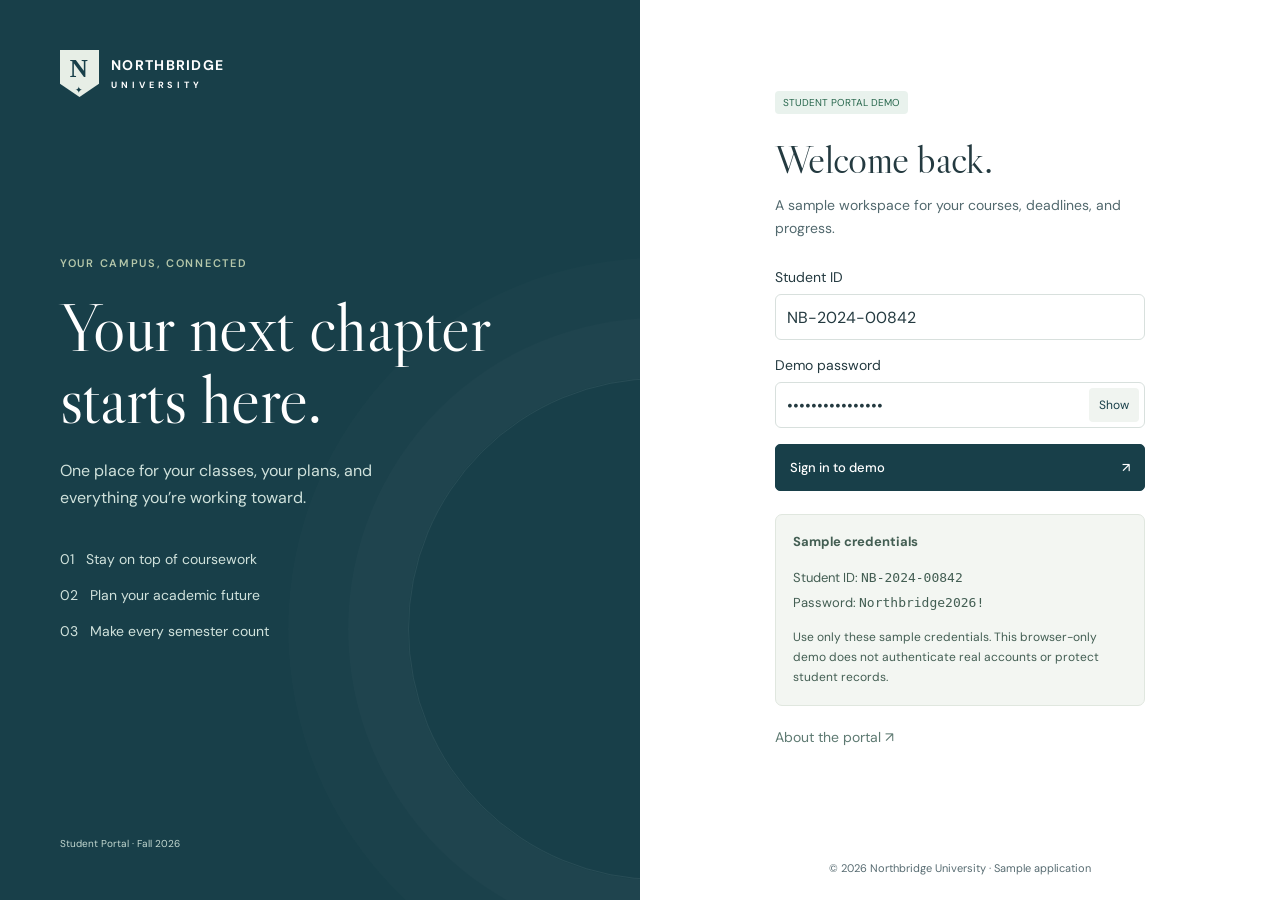
==== commit 31bd8ed7: "Refresh cached portal assets for the usability update" ====
--- a/index.html
+++ b/index.html
@@ -1,3 +1,3 @@
 <!doctype html>
-<html lang="en"><head><meta charset="UTF-8"><meta name="viewport" content="width=device-width,initial-scale=1"><meta name="theme-color" content="#183c46"><meta name="description" content="Your campus, connected. A complete interactive university student portal."><title>Northbridge • Student Portal</title><link rel="stylesheet" href="style.css"><link rel="stylesheet" href="account.css"></head>
-<body><a class="skip-link" href="#app">Skip to main content</a><aside id="sidebar"><a class="brand" href="#dashboard"><span class="crest">N<span>✦</span></span><span>NORTHBRIDGE<small>UNIVERSITY</small></span></a><div class="portal-label">STUDENT PORTAL</div><nav id="nav"></nav><div class="side-bottom"><span class="status-dot"></span> Fall semester 2026<small>Aug 24 – Dec 18</small><button class="help" id="help">ⓘ &nbsp; Student support ↗</button><div class="side-user"><span class="avatar">AM</span><div>Alex Morgan<small>Undergraduate · Year 3</small></div></div></div></aside><div class="main-shell"><header><div class="breadcrumb"><button id="menu" aria-label="Toggle navigation" aria-expanded="false" aria-controls="sidebar">☰</button>My campus <span>/</span> <b id="crumb">Dashboard</b></div><div class="top-actions"><span class="term">Fall 2026 <span class="status-dot"></span></span><button class="bell" id="bell" aria-label="View announcements">♧<i></i></button><span class="avatar small">AM</span></div></header><div class="demo-strip">Demo workspace · Sample academic records <a href="#about">About this data</a></div><main id="app" tabindex="-1"></main><footer><span>© 2026 Northbridge University</span><span>Interactive demo · Sample student records</span></footer></div><dialog id="modal"><div id="modal-body"></div></dialog><div id="toast" role="status"></div><script src="account.js"></script><script src="app.js"></script></body></html>
+<html lang="en"><head><meta charset="UTF-8"><meta name="viewport" content="width=device-width,initial-scale=1"><meta name="theme-color" content="#183c46"><meta name="description" content="Your campus, connected. A complete interactive university student portal."><title>Northbridge • Student Portal</title><link rel="stylesheet" href="style.css?v=20261018"><link rel="stylesheet" href="account.css?v=20261018"></head>
+<body><a class="skip-link" href="#app">Skip to main content</a><aside id="sidebar"><a class="brand" href="#dashboard"><span class="crest">N<span>✦</span></span><span>NORTHBRIDGE<small>UNIVERSITY</small></span></a><div class="portal-label">STUDENT PORTAL</div><nav id="nav"></nav><div class="side-bottom"><span class="status-dot"></span> Fall semester 2026<small>Aug 24 – Dec 18</small><button class="help" id="help">ⓘ &nbsp; Student support ↗</button><div class="side-user"><span class="avatar">AM</span><div>Alex Morgan<small>Undergraduate · Year 3</small></div></div></div></aside><div class="main-shell"><header><div class="breadcrumb"><button id="menu" aria-label="Toggle navigation" aria-expanded="false" aria-controls="sidebar">☰</button>My campus <span>/</span> <b id="crumb">Dashboard</b></div><div class="top-actions"><span class="term">Fall 2026 <span class="status-dot"></span></span><button class="bell" id="bell" aria-label="View announcements">♧<i></i></button><span class="avatar small">AM</span></div></header><div class="demo-strip">Demo workspace · Sample academic records <a href="#about">About this data</a></div><main id="app" tabindex="-1"></main><footer><span>© 2026 Northbridge University</span><span>Interactive demo · Sample student records</span></footer></div><dialog id="modal"><div id="modal-body"></div></dialog><div id="toast" role="status"></div><script src="account.js?v=20261018"></script><script src="app.js?v=20261018"></script></body></html>
